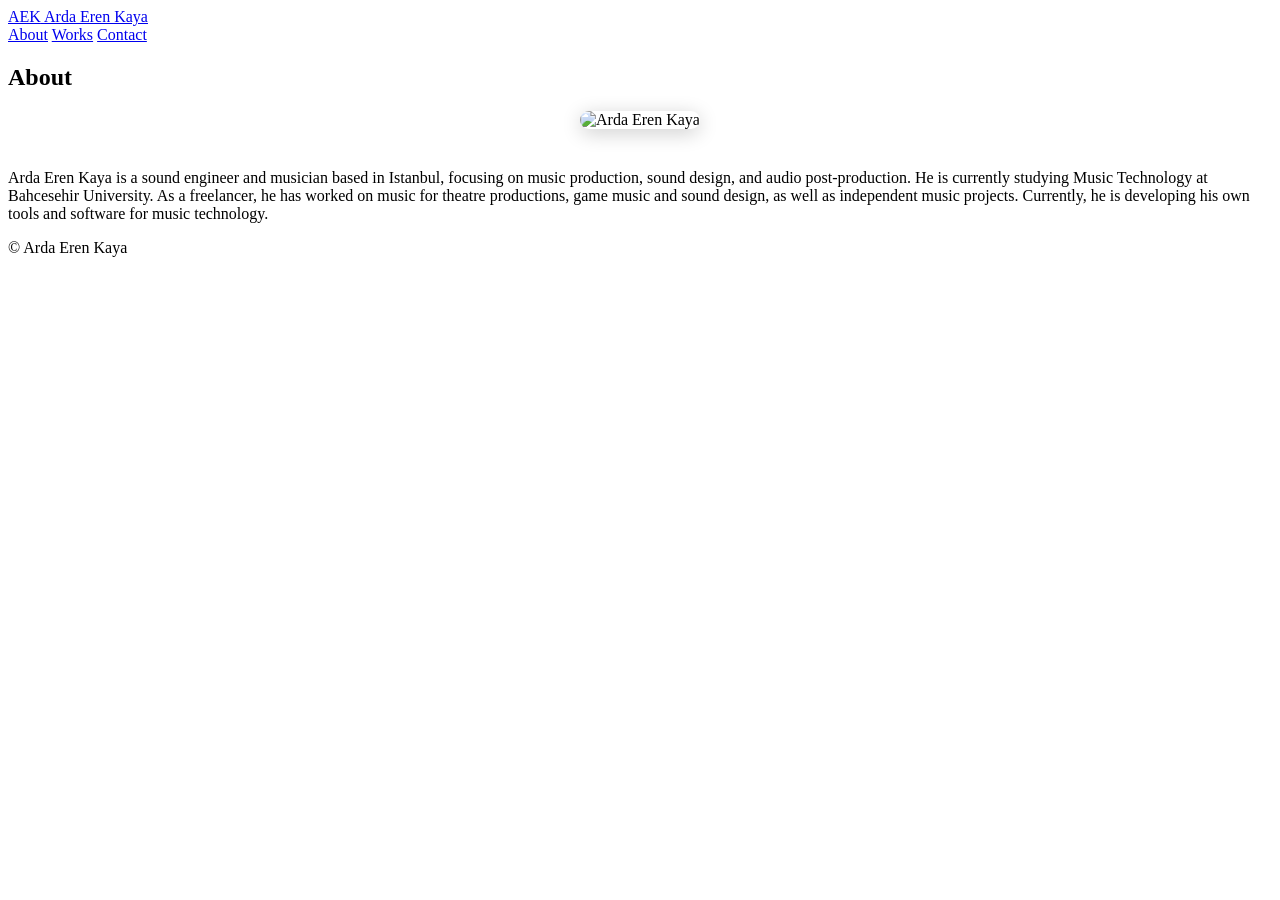
==== about/index.html @ 02336de2 "Update index.html" ====
<!doctype html>
<html lang="tr" data-theme="dark" data-base="..">
  <head>
    <meta charset="utf-8">
    <meta name="viewport" content="width=device-width, initial-scale=1">
    <title>About | Arda Eren Kaya</title>
    <meta name="description" content="Arda Eren Kaya is a sound engineer and musician based in Istanbul, focusing on music production and sound design.">
    <link rel="icon" href="data:,">
    <link rel="stylesheet" href="../assets/styles.css">
  </head>
  <body>
    <header class="site-header">
      <a class="brand" href="../index.html">
        <span class="brand-mark">AEK</span>
        <span>Arda Eren Kaya</span>
      </a>
      <nav class="nav-links" aria-label="Primary navigation">
        <a href="./">About</a>
        <a href="../works/">Works</a>
        <a href="../contact/">Contact</a>
      </nav>
    </header>

    <main class="about-page">
      <section class="page-hero about-page-hero">
        <h1>About</h1>
      </section>

      <section class="about-content">
        
        <!-- Eklenen Fotoğraf Kısmı -->
        <div style="margin-bottom: 2.5rem; text-align: center;">
          <img src="../assets/images/foto.jpeg" alt="Arda Eren Kaya" style="max-width: 100%; max-height: 400px; border-radius: 12px; object-fit: cover; box-shadow: 0 4px 20px rgba(0,0,0,0.2);">
        </div>

        <div class="about-grid">
          <p>
            Arda Eren Kaya is a sound engineer and musician based in Istanbul, focusing on music production, sound design, and audio post-production. He is currently studying Music Technology at Bahcesehir University. As a freelancer, he has worked on music for theatre productions, game music and sound design, as well as independent music projects. Currently, he is developing his own tools and software for music technology.
          </p>
        </div>
      </section>
    </main>

    <footer class="site-footer">
      <span>© <span data-year></span> Arda Eren Kaya</span>
      <div class="social-row" data-socials></div>
    </footer>

    <script src="../assets/js/site-data.js"></script>
    <script src="../assets/js/main.js"></script>
  </body>
</html>
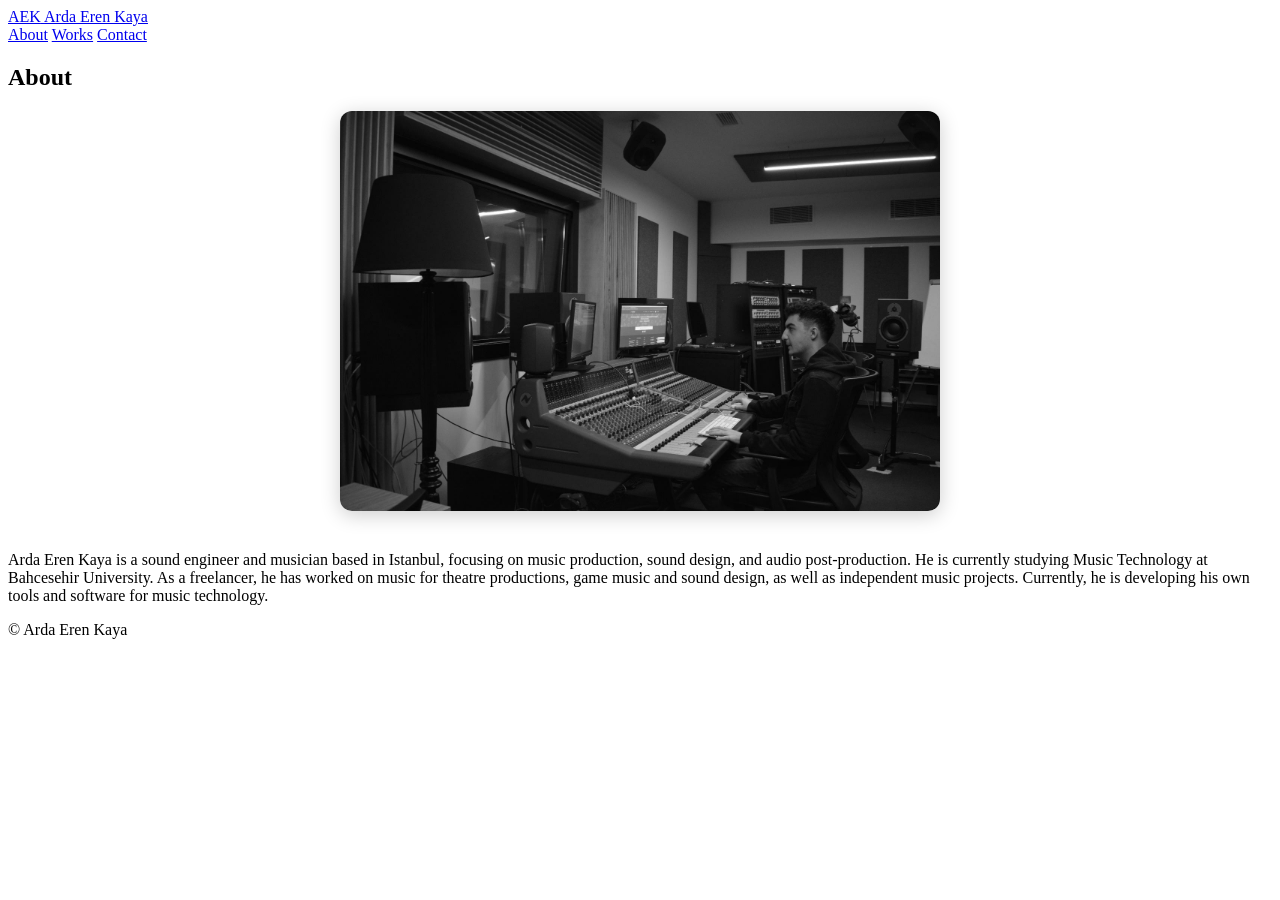
==== commit 2c1189a5: "Update index.html" ====
--- a/about/index.html
+++ b/about/index.html
@@ -28,8 +28,8 @@
 
       <section class="about-content">
         
-        <!-- Eklenen Fotoğraf Kısmı -->
-        <div style="margin-bottom: 2.5rem; text-align: center;">
+        <!-- Eklenen Fotoğraf Kısmı (Tam Ortalanmış) -->
+        <div style="display: flex; justify-content: center; margin-bottom: 2.5rem; width: 100%;">
           <img src="../assets/images/foto.jpeg" alt="Arda Eren Kaya" style="max-width: 100%; max-height: 400px; border-radius: 12px; object-fit: cover; box-shadow: 0 4px 20px rgba(0,0,0,0.2);">
         </div>
 
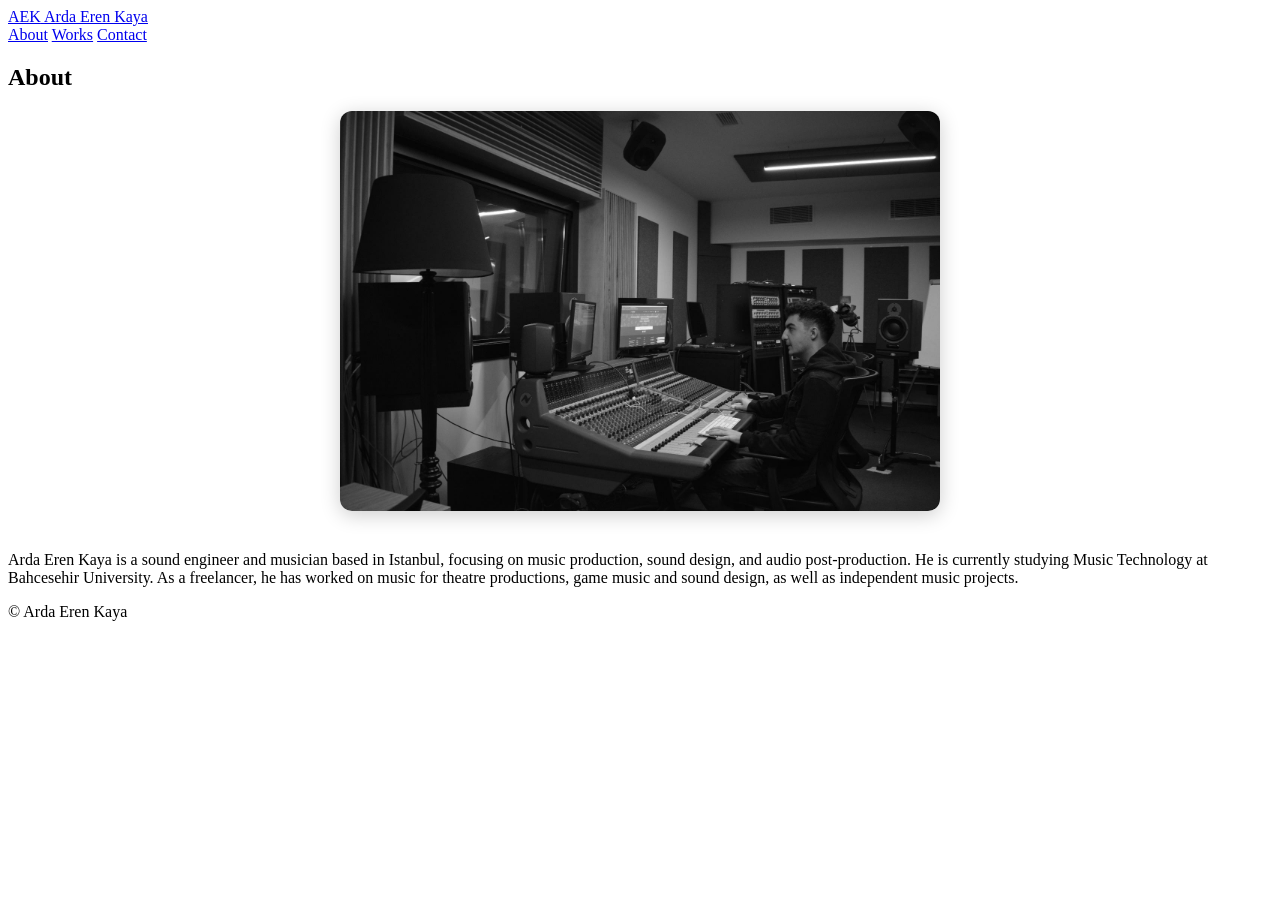
==== commit a0be3480: "Update index.html" ====
--- a/about/index.html
+++ b/about/index.html
@@ -35,7 +35,7 @@
 
         <div class="about-grid">
           <p>
-            Arda Eren Kaya is a sound engineer and musician based in Istanbul, focusing on music production, sound design, and audio post-production. He is currently studying Music Technology at Bahcesehir University. As a freelancer, he has worked on music for theatre productions, game music and sound design, as well as independent music projects. Currently, he is developing his own tools and software for music technology.
+            Arda Eren Kaya is a sound engineer and musician based in Istanbul, focusing on music production, sound design, and audio post-production. He is currently studying Music Technology at Bahcesehir University. As a freelancer, he has worked on music for theatre productions, game music and sound design, as well as independent music projects.
           </p>
         </div>
       </section>
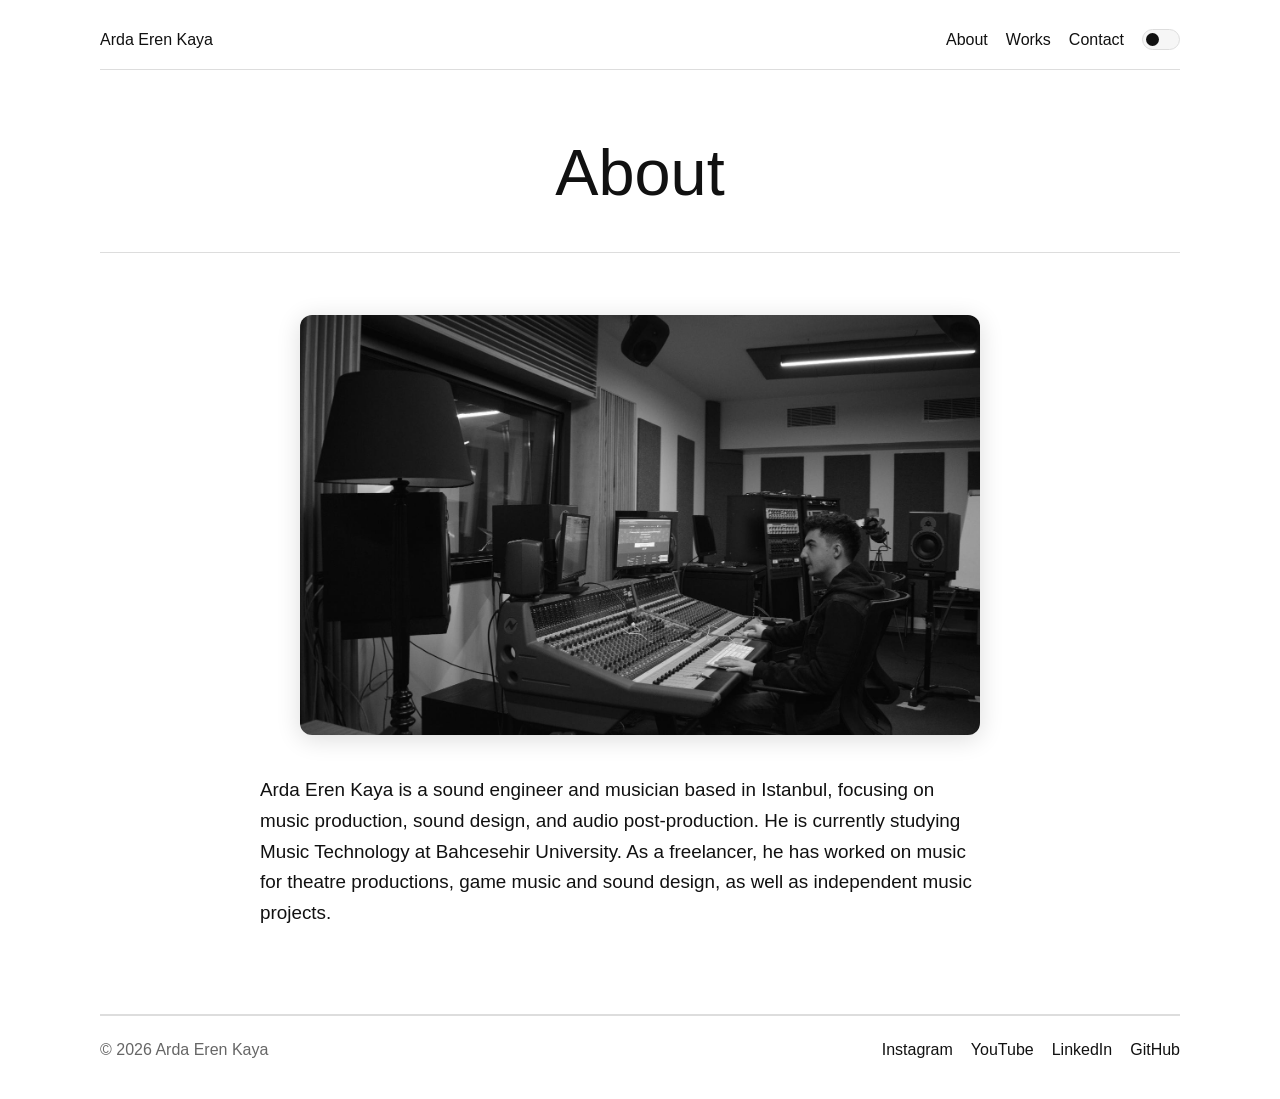
==== commit e8f98a8d: "Update index.html" ====
--- a/about/index.html
+++ b/about/index.html
@@ -1,5 +1,5 @@
 <!doctype html>
-<html lang="tr" data-theme="dark" data-base="..">
+<html lang="tr" data-base="..">
   <head>
     <meta charset="utf-8">
     <meta name="viewport" content="width=device-width, initial-scale=1">
@@ -27,10 +27,8 @@
       </section>
 
       <section class="about-content">
-        
-        <!-- Eklenen Fotoğraf Kısmı (Tam Ortalanmış) -->
-        <div style="display: flex; justify-content: center; margin-bottom: 2.5rem; width: 100%;">
-          <img src="../assets/images/foto.jpeg" alt="Arda Eren Kaya" style="max-width: 100%; max-height: 400px; border-radius: 12px; object-fit: cover; box-shadow: 0 4px 20px rgba(0,0,0,0.2);">
+        <div class="about-photo">
+          <img src="../assets/images/foto.jpeg" alt="Arda Eren Kaya">
         </div>
 
         <div class="about-grid">
--- a/assets/styles.css
+++ b/assets/styles.css
@@ -0,0 +1,1506 @@
+:root {
+  color-scheme: light;
+  --paper: #ffffff;
+  --ink: #111111;
+  --soft: #666666;
+  --faint: #a0a0a0;
+  --line: #dddddd;
+  --shade: #f6f6f6;
+  --max: 1080px;
+  --card-media-ratio: 4 / 3;
+  font-family: "Halenoir", Arial, Helvetica, sans-serif;
+}
+
+@font-face {
+  font-family: "Halenoir";
+  src: url("fonts/Halenoir-Medium.otf") format("opentype");
+  font-weight: 500;
+  font-style: normal;
+  font-display: swap;
+}
+
+@font-face {
+  font-family: "Cal Sans";
+  src: url("fonts/CalSans-Regular.ttf") format("truetype");
+  font-weight: 400;
+  font-style: normal;
+  font-display: swap;
+}
+
+@property --noise-progress {
+  syntax: "<angle>";
+  inherits: false;
+  initial-value: 0deg;
+}
+
+* {
+  box-sizing: border-box;
+}
+
+html {
+  scroll-behavior: smooth;
+}
+
+body {
+  margin: 0;
+  min-height: 100vh;
+  display: flex;
+  flex-direction: column;
+  background: var(--paper);
+  color: var(--ink);
+  font-size: 16px;
+  font-weight: 500;
+  line-height: 1.45;
+}
+
+a {
+  color: inherit;
+  text-decoration-thickness: 1px;
+  text-underline-offset: 0.18em;
+}
+
+::selection {
+  background: #111111;
+  color: #ffffff;
+}
+
+img {
+  display: block;
+  max-width: 100%;
+}
+
+.site-header,
+.site-footer,
+main {
+  width: min(var(--max), calc(100% - 36px));
+  margin: 0 auto;
+}
+
+main {
+  flex: 1;
+}
+
+/* ── Header ───────────────────────────────────────────────── */
+.site-header {
+  display: grid;
+  grid-template-columns: 1fr auto;
+  gap: 24px;
+  padding: 28px 0 18px;
+  border-bottom: 1px solid var(--line);
+}
+
+.brand {
+  font-weight: 500;
+  text-decoration: none;
+}
+
+.brand-mark {
+  display: none;
+}
+
+.nav-links,
+.social-row,
+.hero-actions,
+.detail-actions,
+.tag-row,
+.filter-bar {
+  display: flex;
+  flex-wrap: wrap;
+  align-items: center;
+  gap: 18px;
+}
+
+.nav-links a,
+.social-link,
+.text-link,
+.back-link {
+  color: var(--ink);
+  text-decoration: none;
+  transition: color 180ms ease, opacity 180ms ease;
+}
+
+.nav-links a:hover,
+.social-link:hover,
+.text-link:hover,
+.back-link:hover {
+  text-decoration: underline;
+}
+
+/* ── Theme toggle ─────────────────────────────────────────── */
+.theme-toggle {
+  position: relative;
+  width: 38px;
+  height: 21px;
+  border: 1px solid var(--line);
+  border-radius: 999px;
+  background: var(--shade);
+  cursor: pointer;
+  transition: background 180ms ease, border-color 180ms ease;
+  flex-shrink: 0;
+}
+
+.theme-toggle span {
+  position: absolute;
+  top: 3px;
+  left: 3px;
+  width: 13px;
+  height: 13px;
+  border-radius: 999px;
+  background: var(--ink);
+  transition: transform 180ms ease, background 180ms ease;
+}
+
+.theme-toggle[aria-pressed="true"] span {
+  transform: translateX(17px);
+}
+
+/* ── Hero (homepage) ──────────────────────────────────────── */
+.hero {
+  display: grid;
+  grid-template-columns: minmax(0, 1fr) 420px;
+  gap: 64px;
+  align-items: start;
+  padding: 92px 0 96px;
+  border-bottom: 1px solid var(--line);
+}
+
+.eyebrow {
+  margin: 0 0 18px;
+  color: var(--soft);
+  font-size: 0.86rem;
+}
+
+h1,
+h2,
+h3,
+p {
+  margin-top: 0;
+  overflow-wrap: anywhere;
+}
+
+h1 {
+  margin-bottom: 24px;
+  font-size: 4.05rem;
+  font-weight: 500;
+  line-height: 0.96;
+  letter-spacing: 0;
+}
+
+h2 {
+  margin-bottom: 18px;
+  font-size: 2.6rem;
+  font-weight: 500;
+  line-height: 1;
+  letter-spacing: 0;
+}
+
+h3 {
+  margin-bottom: 8px;
+  font-size: 1.14rem;
+  line-height: 1.1;
+}
+
+.lead {
+  max-width: 680px;
+  margin-bottom: 0;
+  color: var(--soft);
+  font-size: 1.22rem;
+  line-height: 1.48;
+}
+
+.lead a {
+  color: var(--ink);
+}
+
+.hero-bio {
+  max-width: 710px;
+  margin: 28px 0 0;
+  color: var(--soft);
+  font-size: 1.08rem;
+  line-height: 1.62;
+}
+
+.hero-actions,
+.detail-actions {
+  margin-top: 30px;
+}
+
+.button-link {
+  display: inline-flex;
+  align-items: center;
+  min-height: 34px;
+  color: var(--ink);
+  text-decoration: underline;
+  text-underline-offset: 0.2em;
+  transition: opacity 180ms ease, transform 180ms ease;
+}
+
+.button-link:hover {
+  transform: translateY(-1px);
+}
+
+.button-link.secondary::before {
+  content: "/";
+  margin-right: 18px;
+  color: var(--faint);
+}
+
+.portrait-stage {
+  align-self: start;
+}
+
+.portrait-stage img {
+  width: 100%;
+  max-width: 420px;
+  aspect-ratio: 1;
+  object-fit: cover;
+  filter: grayscale(1);
+}
+
+/* ── Generic section ──────────────────────────────────────── */
+.section {
+  display: grid;
+  grid-template-columns: 300px minmax(0, 1fr);
+  gap: 44px;
+  padding: 62px 0;
+  border-bottom: 1px solid var(--line);
+}
+
+.section-heading {
+  margin: 0;
+}
+
+.section-heading h2 {
+  font-size: 2.3rem;
+  line-height: 1.04;
+}
+
+.section-heading.inline {
+  display: block;
+}
+
+.section-heading.inline .text-link {
+  display: inline-block;
+  margin-top: 22px;
+}
+
+/* ── About grid ───────────────────────────────────────────── */
+.about-grid {
+  display: grid;
+  gap: 32px;
+}
+
+.about-grid > p {
+  max-width: 720px;
+  margin-bottom: 0;
+  color: var(--ink);
+  font-size: 1.18rem;
+  line-height: 1.62;
+}
+
+.about-photo {
+  display: flex;
+  justify-content: center;
+  margin-bottom: 2.5rem;
+  width: 100%;
+}
+
+.about-photo img {
+  width: 100%;
+  max-width: 680px;
+  max-height: 420px;
+  border-radius: 12px;
+  object-fit: cover;
+  box-shadow: 0 4px 24px rgba(0, 0, 0, 0.14);
+}
+
+/* ── Education list ───────────────────────────────────────── */
+.education-list {
+  display: grid;
+  border-top: 1px solid var(--line);
+}
+
+.education-list div {
+  display: grid;
+  grid-template-columns: 180px minmax(0, 1fr);
+  gap: 18px;
+  padding: 14px 0;
+  border-bottom: 1px solid var(--line);
+}
+
+.education-list span,
+.work-copy span {
+  color: var(--soft);
+}
+
+.education-list strong {
+  font-weight: 400;
+}
+
+/* ── Work grid & cards ────────────────────────────────────── */
+.work-grid {
+  display: grid;
+  grid-template-columns: repeat(2, minmax(0, 1fr));
+  gap: 26px;
+}
+
+.work-card[hidden] {
+  display: none;
+}
+
+.work-card a {
+  display: grid;
+  grid-template-rows: auto 1fr;
+  min-height: 100%;
+  padding: 20px;
+  border: 1px solid var(--line);
+  border-radius: 8px;
+  text-decoration: none;
+  transition: border-color 180ms ease, transform 220ms ease;
+}
+
+.work-card a:hover {
+  border-color: #bcbcbc;
+  transform: translateY(-3px);
+}
+
+.work-card a:hover h3 {
+  text-decoration: underline;
+  text-underline-offset: 0.15em;
+}
+
+/* Unified media container — aspect-ratio drives height for every image type */
+.work-media {
+  aspect-ratio: var(--card-media-ratio);
+  overflow: hidden;
+  margin-bottom: 20px;
+  border-bottom: 1px solid var(--line);
+  padding-bottom: 0;
+  display: flex;
+  align-items: center;
+  justify-content: center;
+  background: var(--shade);
+}
+
+.work-media img {
+  width: 100%;
+  height: 100%;
+  object-fit: cover;
+  transition: transform 260ms ease;
+}
+
+.work-card a:hover .work-media img {
+  transform: scale(1.03);
+}
+
+/* Video placeholder inside card */
+.video-placeholder {
+  display: grid;
+  place-items: center;
+  width: 100%;
+  height: 100%;
+  background: var(--shade);
+  color: var(--soft);
+  text-align: center;
+}
+
+.video-placeholder span {
+  width: 46px;
+  height: 46px;
+  margin-bottom: 14px;
+  border: 1px solid currentColor;
+  border-radius: 50%;
+}
+
+.video-placeholder span::before {
+  content: "";
+  display: block;
+  width: 0;
+  height: 0;
+  margin: 14px 0 0 18px;
+  border-top: 9px solid transparent;
+  border-bottom: 9px solid transparent;
+  border-left: 14px solid currentColor;
+}
+
+.video-placeholder strong {
+  color: var(--ink);
+  font-size: 1.22rem;
+}
+
+.video-placeholder small {
+  font-size: 0.85rem;
+}
+
+/* Video embed (detail page) */
+.video-embed {
+  position: relative;
+  aspect-ratio: 16 / 9;
+  width: 100%;
+  background: var(--shade);
+}
+
+.video-embed iframe {
+  position: absolute;
+  inset: 0;
+  width: 100%;
+  height: 100%;
+  border: 0;
+}
+
+/* Text-only cards */
+.work-card.is-text-only a {
+  grid-template-rows: 1fr;
+  align-content: end;
+  min-height: 220px;
+}
+
+.work-copy p {
+  margin: 0 0 14px;
+  color: var(--soft);
+  font-size: 0.95rem;
+  line-height: 1.44;
+}
+
+.work-copy h3 {
+  margin-bottom: 12px;
+  font-size: 1.24rem;
+  line-height: 1.2;
+  text-align: center;
+}
+
+.work-copy span {
+  display: block;
+  padding-top: 12px;
+  border-top: 1px solid var(--line);
+  font-size: 0.88rem;
+  text-align: center;
+}
+
+/* ── Filter bar ───────────────────────────────────────────── */
+.tag-row {
+  gap: 10px;
+}
+
+.tag-row span {
+  color: var(--soft);
+}
+
+.tag-row span + span::before {
+  content: "/";
+  margin-right: 10px;
+  color: var(--faint);
+}
+
+.page-hero {
+  padding: 72px 0 48px;
+  border-bottom: 1px solid var(--line);
+}
+
+.page-hero h1 {
+  margin-bottom: 18px;
+}
+
+.section.compact {
+  display: block;
+  padding-top: 34px;
+}
+
+.filter-bar {
+  gap: 10px 18px;
+  margin-bottom: 34px;
+  flex-wrap: wrap;
+}
+
+.filter-bar button {
+  appearance: none;
+  border: 0;
+  border-bottom: 1px solid transparent;
+  padding: 2px 0;
+  background: transparent;
+  color: var(--soft);
+  cursor: pointer;
+  font: inherit;
+  font-size: 0.95rem;
+  transition: color 150ms ease;
+}
+
+.filter-bar button.is-active {
+  color: var(--ink);
+  border-bottom-color: var(--ink);
+}
+
+/* ── Detail page ──────────────────────────────────────────── */
+.detail-hero {
+  display: grid;
+  grid-template-columns: minmax(0, 1fr) minmax(220px, 400px);
+  gap: 56px;
+  align-items: start;
+  padding: 68px 0 56px;
+  border-bottom: 1px solid var(--line);
+}
+
+.detail-copy h1 {
+  font-size: 3.6rem;
+  line-height: 1;
+}
+
+.back-link {
+  display: inline-block;
+  margin-bottom: 36px;
+  font-size: 0.92rem;
+}
+
+.detail-media {
+  margin: 0;
+  position: sticky;
+  top: 24px;
+}
+
+/* All detail images share the same aspect ratio for consistency */
+.detail-media img {
+  width: 100%;
+  height: auto;
+  aspect-ratio: 4 / 3;
+  object-fit: cover;
+  border-radius: 6px;
+}
+
+.detail-meta {
+  display: flex;
+  flex-wrap: wrap;
+  gap: 10px 16px;
+  margin-top: 32px;
+  color: var(--soft);
+  font-size: 0.92rem;
+}
+
+.detail-meta span + span::before {
+  content: "/";
+  margin-right: 16px;
+  color: var(--faint);
+}
+
+.detail-grid {
+  display: grid;
+  grid-template-columns: repeat(3, minmax(0, 1fr));
+  gap: 38px;
+  padding: 42px 0 78px;
+  border-bottom: 1px solid var(--line);
+}
+
+.detail-grid h2 {
+  font-size: 1.35rem;
+  line-height: 1.08;
+}
+
+.credit-list {
+  margin: 0;
+  padding-left: 18px;
+  color: var(--soft);
+}
+
+/* ── Contact ──────────────────────────────────────────────── */
+.contact-section {
+  align-items: start;
+}
+
+.contact-panel {
+  display: grid;
+  gap: 18px;
+  align-content: start;
+}
+
+.contact-mail {
+  font-size: 1.18rem;
+  font-weight: 500;
+}
+
+.social-link.is-pending {
+  color: var(--faint);
+}
+
+.site-footer {
+  display: flex;
+  justify-content: space-between;
+  gap: 24px;
+  margin-top: auto;
+  padding: 22px 0 38px;
+  border-top: 1px solid var(--line);
+  color: var(--soft);
+}
+
+.site-footer a {
+  color: var(--ink);
+}
+
+.contact-form-section {
+  margin: 72px 0 60px;
+  padding: 34px;
+  background: #eeeeee;
+}
+
+.contact-form {
+  display: grid;
+  gap: 26px;
+  max-width: 860px;
+}
+
+.contact-form label {
+  display: grid;
+  gap: 10px;
+}
+
+.contact-form label span {
+  color: var(--ink);
+  font-size: 0.86rem;
+  text-transform: uppercase;
+}
+
+.contact-form input,
+.contact-form textarea {
+  width: 100%;
+  border: 1px solid var(--ink);
+  border-radius: 2px;
+  background: #e7e7e7;
+  color: var(--ink);
+  font: inherit;
+  padding: 13px 16px;
+}
+
+.contact-form input {
+  min-height: 44px;
+}
+
+.contact-form textarea {
+  min-height: 150px;
+  resize: vertical;
+}
+
+.contact-form input::placeholder,
+.contact-form textarea::placeholder {
+  color: #78818a;
+}
+
+.contact-form button {
+  justify-self: start;
+  min-height: 46px;
+  border: 0;
+  border-radius: 999px;
+  background: var(--paper);
+  color: var(--ink);
+  padding: 0 28px;
+  cursor: pointer;
+  font: inherit;
+  text-transform: none;
+  transition: transform 180ms ease, background 180ms ease;
+}
+
+.contact-form button:hover {
+  transform: translateY(-2px);
+  background: #fafafa;
+}
+
+/* ── About page ───────────────────────────────────────────── */
+.about-page-hero {
+  text-align: center;
+}
+
+.about-page-hero h1 {
+  margin-bottom: 0;
+}
+
+.about-content {
+  padding: 62px 0 86px;
+  border-bottom: 1px solid var(--line);
+}
+
+.about-page .about-grid {
+  max-width: 760px;
+  margin: 0 auto;
+  text-align: left;
+}
+
+/* ── Dark theme ───────────────────────────────────────────── */
+body.theme-dark:not(.plugin-body) {
+  color-scheme: dark;
+  --paper: #101113;
+  --ink: #f3f3f3;
+  --soft: #a0a3a8;
+  --faint: #73777e;
+  --line: #2a2d32;
+  --shade: #17191d;
+  background: var(--paper);
+  color: var(--ink);
+}
+
+body.theme-dark:not(.plugin-body) .work-card a,
+body.theme-dark:not(.plugin-body) .contact-form-section {
+  background: #131519;
+}
+
+body.theme-dark:not(.plugin-body) .contact-form input,
+body.theme-dark:not(.plugin-body) .contact-form textarea {
+  border-color: #4b4f57;
+  background: #101113;
+  color: var(--ink);
+}
+
+body.theme-dark:not(.plugin-body) .contact-form button {
+  background: #f3f3f3;
+  color: #101113;
+}
+
+body.theme-dark:not(.plugin-body) .about-photo img {
+  box-shadow: 0 4px 24px rgba(0, 0, 0, 0.42);
+}
+
+/* ── Plugin (De-Noizen) ───────────────────────────────────── */
+.plugin-body {
+  color-scheme: dark;
+  --paper: #0b0d11;
+  --ink: #f4f5f7;
+  --soft: #858a92;
+  --faint: #555b64;
+  --line: rgba(255, 255, 255, 0.1);
+  --shade: #17191d;
+  font-family: "Cal Sans", Arial, Helvetica, sans-serif;
+  font-weight: 400;
+  background: var(--paper);
+  color: var(--ink);
+}
+
+.plugin-body ::selection {
+  background: rgba(75, 199, 223, 0.32);
+  color: #f4f5f7;
+}
+
+.plugin-body .site-header,
+.plugin-body .site-footer {
+  color: var(--soft);
+}
+
+.plugin-body .brand,
+.plugin-body .nav-links a,
+.plugin-body .social-link,
+.plugin-body .back-link {
+  color: var(--ink);
+}
+
+.plugin-body .site-header {
+  border-bottom-color: rgba(255, 255, 255, 0.08);
+}
+
+.plugin-body .site-footer {
+  border-top-color: rgba(255, 255, 255, 0.08);
+}
+
+.plugin-body .theme-toggle {
+  display: none;
+}
+
+.plugin-page {
+  width: 100%;
+  max-width: none;
+}
+
+.plugin-hero {
+  position: relative;
+  display: grid;
+  justify-items: center;
+  min-height: calc(100vh - 82px);
+  padding: 76px max(22px, calc((100vw - var(--max)) / 2)) 30px;
+  overflow: hidden;
+  text-align: center;
+  background-color: #0b0d11;
+  background-image: radial-gradient(rgba(80, 199, 221, 0.09) 1px, transparent 1px);
+  background-size: 18px 18px;
+  border-bottom: 1px solid rgba(255, 255, 255, 0.08);
+  animation: pluginGridDrift 26s linear infinite;
+}
+
+.plugin-hero::before {
+  content: "";
+  position: absolute;
+  inset: 0;
+  pointer-events: none;
+  background: linear-gradient(115deg, transparent 0 34%, rgba(75, 199, 223, 0.045) 48%, transparent 62% 100%);
+  transform: translateX(-35%);
+  animation: pluginSweep 8s ease-in-out infinite;
+}
+
+.plugin-hero > * {
+  position: relative;
+  z-index: 1;
+}
+
+.plugin-topline {
+  display: flex;
+  justify-content: space-between;
+  align-items: center;
+  width: min(var(--max), 100%);
+  margin-bottom: 44px;
+  color: var(--soft);
+  font-size: 0.82rem;
+  letter-spacing: 0.14em;
+  text-transform: uppercase;
+}
+
+.plugin-topline .back-link {
+  margin: 0;
+  color: var(--soft);
+  letter-spacing: 0;
+  text-transform: none;
+}
+
+.plugin-topline span {
+  display: inline-flex;
+  align-items: center;
+  gap: 10px;
+}
+
+.plugin-topline i {
+  width: 8px;
+  height: 8px;
+  border-radius: 999px;
+  background: #4bc7df;
+  box-shadow: 0 0 18px rgba(75, 199, 223, 0.85);
+}
+
+.plugin-copy {
+  display: grid;
+  justify-items: center;
+  max-width: 900px;
+}
+
+.plugin-kicker {
+  display: inline-flex;
+  align-items: center;
+  gap: 16px;
+  margin: 0 0 28px;
+  color: #4bc7df;
+  font-size: 0.78rem;
+  letter-spacing: 0.18em;
+  text-transform: uppercase;
+}
+
+.plugin-kicker::before,
+.plugin-kicker::after {
+  content: "";
+  width: 34px;
+  height: 1px;
+  background: rgba(75, 199, 223, 0.48);
+}
+
+.plugin-copy h1 {
+  display: grid;
+  gap: 8px;
+  margin-bottom: 24px;
+  color: #f4f5f7;
+  font-size: clamp(3rem, 7.3vw, 6.8rem);
+  line-height: 0.9;
+  text-wrap: balance;
+}
+
+.plugin-copy h1 span:last-child {
+  color: #4bc7df;
+}
+
+.plugin-copy > p {
+  max-width: 520px;
+  margin-bottom: 0;
+  color: var(--soft);
+  font-size: 1.1rem;
+}
+
+.plugin-actions {
+  display: grid;
+  grid-template-columns: repeat(3, minmax(0, 1fr));
+  justify-content: center;
+  gap: 12px;
+  width: min(760px, 100%);
+  margin-top: 36px;
+}
+
+.plugin-button {
+  position: relative;
+  display: grid;
+  gap: 5px;
+  align-content: center;
+  min-height: 70px;
+  border: 1px solid rgba(75, 199, 223, 0.42);
+  border-radius: 8px;
+  background: linear-gradient(180deg, rgba(75, 199, 223, 0.16), rgba(75, 199, 223, 0.05));
+  color: #eefbff;
+  box-shadow: inset 0 1px 0 rgba(255, 255, 255, 0.06), 0 16px 34px rgba(75, 199, 223, 0.08);
+  overflow: hidden;
+  padding: 14px 42px 14px 16px;
+  text-decoration: none;
+  text-transform: uppercase;
+  transition: border-color 180ms ease, box-shadow 180ms ease, transform 180ms ease;
+}
+
+.plugin-button::after {
+  content: "";
+  position: absolute;
+  right: 17px;
+  top: 50%;
+  width: 9px;
+  height: 9px;
+  border-right: 2px solid #4bc7df;
+  border-bottom: 2px solid #4bc7df;
+  transform: translateY(-70%) rotate(45deg);
+  transition: transform 180ms ease;
+}
+
+.plugin-button:not(.is-disabled):hover {
+  transform: translateY(-2px);
+  border-color: rgba(75, 199, 223, 0.82);
+  box-shadow: inset 0 1px 0 rgba(255, 255, 255, 0.08), 0 20px 46px rgba(75, 199, 223, 0.18);
+}
+
+.plugin-button:not(.is-disabled):hover::after {
+  transform: translateY(-50%) rotate(45deg);
+}
+
+.plugin-button span {
+  font-size: 0.88rem;
+  letter-spacing: 0.05em;
+}
+
+.plugin-button small {
+  color: var(--soft);
+  font-size: 0.72rem;
+  text-transform: none;
+}
+
+.plugin-button.is-disabled {
+  border-color: rgba(255, 255, 255, 0.14);
+  background: rgba(255, 255, 255, 0.05);
+  color: var(--soft);
+  box-shadow: none;
+  cursor: default;
+}
+
+.plugin-button.is-disabled small {
+  color: var(--faint);
+}
+
+.plugin-control {
+  position: relative;
+  width: min(390px, 76vw);
+  aspect-ratio: 1;
+  margin-top: 60px;
+  filter: drop-shadow(0 0 36px rgba(75, 199, 223, 0.16));
+}
+
+.plugin-control::before {
+  content: "";
+  position: absolute;
+  inset: 2.5%;
+  border-radius: 50%;
+  background: conic-gradient(from 218deg, rgba(75, 199, 223, 0.14) 0deg 284deg, transparent 284deg);
+  mask: radial-gradient(circle, transparent 0 69%, #000 70% 76%, transparent 77%);
+}
+
+.plugin-arc {
+  position: absolute;
+  inset: 0;
+  border-radius: 50%;
+  background: conic-gradient(from 218deg, #4bc7df 0deg var(--noise-progress), rgba(75, 199, 223, 0.14) var(--noise-progress) 284deg, transparent 284deg);
+  mask: radial-gradient(circle, transparent 0 68%, #000 69% 76%, transparent 77%);
+  animation: pluginArcOpen 5.8s cubic-bezier(0.55, 0, 0.18, 1) infinite;
+}
+
+.plugin-arc::before {
+  content: "";
+  position: absolute;
+  inset: 14px;
+  border-radius: 50%;
+  border: 1px solid rgba(75, 199, 223, 0.12);
+  box-shadow: 0 0 64px rgba(75, 199, 223, 0.38), inset 0 0 32px rgba(75, 199, 223, 0.08);
+}
+
+.plugin-knob {
+  position: absolute;
+  inset: 17%;
+  border-radius: 50%;
+  animation: pluginKnobTurn 5.8s cubic-bezier(0.55, 0, 0.18, 1) infinite;
+}
+
+.plugin-knob-face {
+  position: absolute;
+  inset: 0;
+  border-radius: 50%;
+  background:
+    radial-gradient(circle at 32% 26%, rgba(255, 255, 255, 0.08), transparent 30%),
+    linear-gradient(145deg, #30333d 0%, #20232b 58%, #171a21 100%);
+  box-shadow:
+    inset 0 1px 0 rgba(255, 255, 255, 0.08),
+    inset 0 -24px 36px rgba(0, 0, 0, 0.22),
+    0 28px 56px rgba(0, 0, 0, 0.46);
+}
+
+.plugin-indicator {
+  position: absolute;
+  top: 9%;
+  left: 50%;
+  width: 18px;
+  height: 18px;
+  border: 5px solid #30333d;
+  border-radius: 999px;
+  background: #4bc7df;
+  box-shadow: 0 0 18px rgba(75, 199, 223, 0.9);
+  transform: translateX(-50%);
+}
+
+.plugin-readout {
+  position: absolute;
+  left: 50%;
+  bottom: 20%;
+  display: grid;
+  gap: 2px;
+  width: 118px;
+  min-height: 50px;
+  place-items: center;
+  border: 1px solid rgba(255, 255, 255, 0.08);
+  border-radius: 8px;
+  background: rgba(7, 9, 13, 0.38);
+  color: var(--soft);
+  transform: translateX(-50%);
+  text-transform: uppercase;
+}
+
+.plugin-readout strong {
+  color: var(--faint);
+  font-size: 0.68rem;
+  letter-spacing: 0.12em;
+}
+
+.plugin-readout span {
+  color: #4bc7df;
+  font-size: 1.15rem;
+}
+
+.plugin-label {
+  position: absolute;
+  left: 50%;
+  bottom: -22px;
+  display: grid;
+  gap: 4px;
+  transform: translateX(-50%);
+  color: var(--soft);
+  text-transform: uppercase;
+}
+
+.plugin-label strong {
+  color: var(--ink);
+  font-size: 0.9rem;
+}
+
+.plugin-wave {
+  display: flex;
+  align-items: center;
+  gap: 4px;
+  height: 48px;
+  margin-top: 74px;
+}
+
+.plugin-wave span {
+  display: block;
+  width: 3px;
+  height: var(--h);
+  border-radius: 999px;
+  background: rgba(75, 199, 223, 0.48);
+  animation: pluginWave 1.6s ease-in-out infinite;
+  animation-delay: calc(var(--i) * 48ms);
+}
+
+.plugin-info {
+  display: grid;
+  grid-template-columns: 280px minmax(0, 1fr);
+  gap: 72px;
+  width: min(var(--max), calc(100% - 36px));
+  margin: 0 auto;
+  padding: 72px 0 88px;
+}
+
+.plugin-info h2 {
+  color: var(--ink);
+}
+
+.plugin-info .plugin-kicker {
+  justify-content: flex-start;
+  margin-bottom: 18px;
+  letter-spacing: 0;
+  text-transform: none;
+}
+
+.plugin-info .plugin-kicker::before,
+.plugin-info .plugin-kicker::after {
+  display: none;
+}
+
+.plugin-info p {
+  max-width: 760px;
+  color: var(--soft);
+  font-size: 1.16rem;
+  line-height: 1.62;
+}
+
+.plugin-docs {
+  display: grid;
+  gap: 18px;
+}
+
+.plugin-docs h3,
+.plugin-docs h4 {
+  margin: 28px 0 0;
+  color: var(--ink);
+  font-weight: 400;
+  line-height: 1.1;
+}
+
+.plugin-docs h3 {
+  font-size: 1.65rem;
+}
+
+.plugin-docs h4 {
+  color: #4bc7df;
+  font-size: 1.05rem;
+  letter-spacing: 0.04em;
+  text-transform: uppercase;
+}
+
+.plugin-docs p {
+  margin: 0;
+}
+
+.plugin-docs ul,
+.plugin-docs ol {
+  display: grid;
+  gap: 10px;
+  margin: 0;
+  padding-left: 1.2rem;
+  color: var(--soft);
+  font-size: 1.05rem;
+  line-height: 1.5;
+}
+
+.plugin-docs li::marker {
+  color: #4bc7df;
+}
+
+.plugin-docs code {
+  display: block;
+  width: fit-content;
+  max-width: 100%;
+  border: 1px solid rgba(255, 255, 255, 0.1);
+  border-radius: 8px;
+  background: rgba(255, 255, 255, 0.04);
+  color: #e8f7fb;
+  font-family: Consolas, "Liberation Mono", monospace;
+  font-size: 0.95rem;
+  line-height: 1.45;
+  padding: 10px 12px;
+  white-space: normal;
+  overflow-wrap: anywhere;
+}
+
+.plugin-info dl {
+  display: grid;
+  grid-template-columns: repeat(3, minmax(0, 1fr));
+  gap: 18px;
+  margin: 42px 0 0;
+}
+
+.plugin-info dl div {
+  padding-top: 16px;
+  border-top: 1px solid rgba(255, 255, 255, 0.1);
+}
+
+.plugin-info dt {
+  margin-bottom: 8px;
+  color: #4bc7df;
+  font-size: 0.78rem;
+  letter-spacing: 0.12em;
+  text-transform: uppercase;
+}
+
+.plugin-info dd {
+  margin: 0;
+  color: var(--ink);
+}
+
+/* ── Keyframes ────────────────────────────────────────────── */
+@keyframes pluginKnobTurn {
+  0%, 12% { transform: rotate(-142deg); }
+  62%, 80% { transform: rotate(142deg); }
+  100%     { transform: rotate(-142deg); }
+}
+
+@keyframes pluginArcOpen {
+  0%, 12%  { --noise-progress: 0deg;   opacity: 0.64; }
+  62%, 80% { --noise-progress: 284deg; opacity: 1;    }
+  100%     { --noise-progress: 0deg;   opacity: 0.64; }
+}
+
+@keyframes pluginArcPulse {
+  0%, 100% { filter: brightness(0.92); opacity: 0.82; }
+  50%      { filter: brightness(1.22); opacity: 1;    }
+}
+
+@keyframes pluginWave {
+  0%, 100% { transform: scaleY(0.58); opacity: 0.42; }
+  50%      { transform: scaleY(1);    opacity: 0.9;  }
+}
+
+@keyframes pluginGridDrift {
+  from { background-position: 0 0; }
+  to   { background-position: 36px 54px; }
+}
+
+@keyframes pluginSweep {
+  0%, 100%  { opacity: 0; transform: translateX(-38%); }
+  45%, 65%  { opacity: 1; transform: translateX(38%);  }
+}
+
+@keyframes pageEnter {
+  from { opacity: 0; transform: translateY(12px); }
+  to   { opacity: 1; transform: translateY(0); }
+}
+
+/* ── Animations ───────────────────────────────────────────── */
+@media (prefers-reduced-motion: no-preference) {
+  .site-header,
+  .hero,
+  .page-hero,
+  .section,
+  .about-content,
+  .detail-hero,
+  .plugin-hero,
+  .plugin-info,
+  .site-footer {
+    animation: pageEnter 520ms ease both;
+  }
+
+  .plugin-hero {
+    animation: pageEnter 520ms ease both, pluginGridDrift 26s linear infinite;
+  }
+
+  .work-card {
+    animation: pageEnter 520ms ease both;
+  }
+
+  /* Stagger up to 12 cards */
+  .work-card:nth-child(2)  { animation-delay:  70ms; }
+  .work-card:nth-child(3)  { animation-delay: 140ms; }
+  .work-card:nth-child(4)  { animation-delay: 210ms; }
+  .work-card:nth-child(5)  { animation-delay: 280ms; }
+  .work-card:nth-child(6)  { animation-delay: 350ms; }
+  .work-card:nth-child(7)  { animation-delay: 420ms; }
+  .work-card:nth-child(8)  { animation-delay: 490ms; }
+  .work-card:nth-child(9)  { animation-delay: 560ms; }
+  .work-card:nth-child(10) { animation-delay: 630ms; }
+  .work-card:nth-child(11) { animation-delay: 700ms; }
+  .work-card:nth-child(12) { animation-delay: 770ms; }
+}
+
+@media (prefers-reduced-motion: reduce) {
+  *,
+  *::before,
+  *::after {
+    animation-duration: 0.001ms !important;
+    animation-iteration-count: 1 !important;
+    scroll-behavior: auto !important;
+    transition-duration: 0.001ms !important;
+  }
+}
+
+/* ── Responsive: tablet (≤ 820px) ────────────────────────── */
+@media (max-width: 820px) {
+  .site-header,
+  .section,
+  .detail-hero,
+  .detail-grid,
+  .education-list div,
+  .site-footer {
+    grid-template-columns: 1fr;
+  }
+
+  .hero {
+    grid-template-columns: 1fr;
+    gap: 36px;
+    padding: 48px 0 56px;
+  }
+
+  /* Portrait goes below text on mobile */
+  .portrait-stage {
+    order: 1;
+  }
+
+  .portrait-stage img {
+    max-width: 100%;
+    aspect-ratio: 4 / 3;
+    object-fit: cover;
+    filter: grayscale(1);
+  }
+
+  .site-header {
+    gap: 14px;
+  }
+
+  h1 {
+    font-size: 3.2rem;
+  }
+
+  h2 {
+    font-size: 2.35rem;
+  }
+
+  .section-heading h2 {
+    font-size: 2.35rem;
+  }
+
+  .section {
+    gap: 24px;
+    padding: 42px 0;
+  }
+
+  .detail-hero {
+    gap: 32px;
+    padding: 48px 0 40px;
+  }
+
+  .detail-copy h1 {
+    font-size: 2.9rem;
+  }
+
+  .detail-media {
+    position: static;
+  }
+
+  .detail-grid {
+    gap: 28px;
+    padding-bottom: 54px;
+  }
+
+  .plugin-hero {
+    min-height: auto;
+    padding-top: 34px;
+  }
+
+  .plugin-topline,
+  .plugin-info {
+    grid-template-columns: 1fr;
+  }
+
+  .plugin-info {
+    gap: 20px;
+    padding: 52px 0 64px;
+  }
+
+  .plugin-info dl {
+    grid-template-columns: 1fr;
+    gap: 16px;
+  }
+
+  .site-footer {
+    display: grid;
+  }
+
+  .page-hero {
+    padding: 48px 0 32px;
+  }
+}
+
+/* ── Responsive: mobile (≤ 580px) ────────────────────────── */
+@media (max-width: 580px) {
+  .work-grid {
+    grid-template-columns: 1fr;
+  }
+}
+
+/* ── Responsive: small mobile (≤ 480px) ──────────────────── */
+@media (max-width: 480px) {
+  .site-header,
+  .site-footer,
+  main {
+    width: min(100% - 28px, var(--max));
+  }
+
+  .brand-mark {
+    display: inline;
+  }
+
+  .brand > span:last-child {
+    display: none;
+  }
+
+  .nav-links {
+    gap: 12px;
+  }
+
+  .hero-actions,
+  .detail-actions,
+  .social-row {
+    gap: 12px;
+  }
+
+  .button-link.secondary::before {
+    margin-right: 12px;
+  }
+
+  h1 {
+    font-size: 2.6rem;
+  }
+
+  h2,
+  .detail-copy h1 {
+    font-size: 2.1rem;
+  }
+
+  .section-heading h2 {
+    font-size: 2.1rem;
+  }
+
+  .lead {
+    font-size: 1.08rem;
+  }
+
+  .contact-form-section {
+    margin-top: 48px;
+    padding: 22px;
+  }
+
+  .plugin-topline {
+    gap: 18px;
+    align-items: flex-start;
+  }
+
+  .plugin-copy h1 {
+    font-size: 3.4rem;
+  }
+
+  .plugin-actions {
+    width: 100%;
+    grid-template-columns: 1fr;
+  }
+
+  .plugin-button {
+    width: 100%;
+  }
+
+  .plugin-control {
+    width: min(330px, 84vw);
+  }
+
+  .back-link {
+    margin-bottom: 24px;
+  }
+
+  .filter-bar {
+    gap: 8px 14px;
+    margin-bottom: 24px;
+  }
+}
